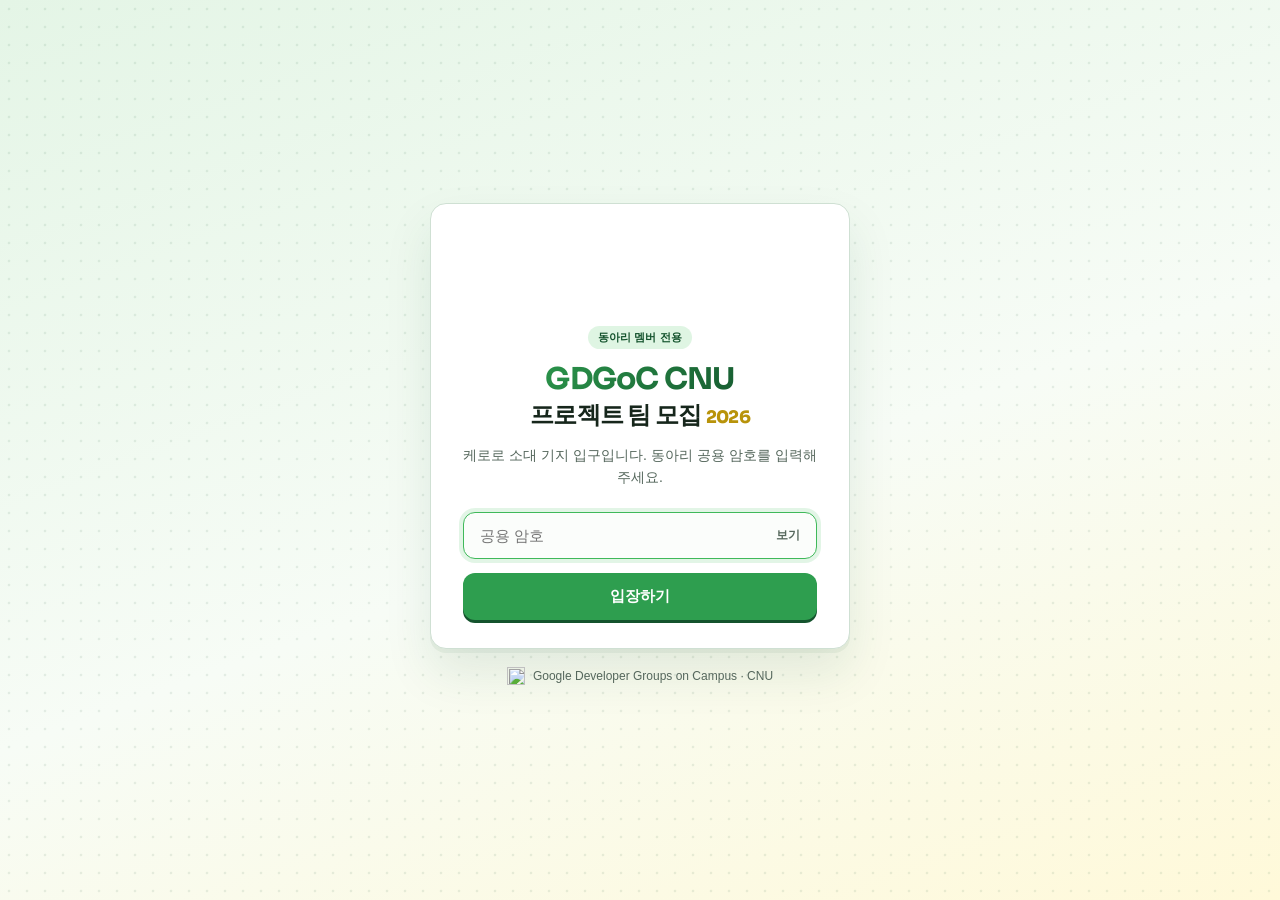
==== teams/adaptive-diffusion.html @ 5c95e2d8 "Add character hover states and safer application error handling" ====
<!doctype html>
<html lang="ko">
<head>
  <meta charset="utf-8">
  <meta name="viewport" content="width=device-width, initial-scale=1">
  <meta name="robots" content="noindex, nofollow">
  <title>GDGoC CNU 프로젝트 팀 모집</title>
  <link rel="icon" href="/gdgoc-keroro-deploy/assets/gdgoc.svg" type="image/svg+xml">
  <link rel="stylesheet" href="https://cdn.jsdelivr.net/gh/orioncactus/pretendard@v1.3.9/dist/web/static/pretendard.min.css">
  <link rel="stylesheet" href="https://fonts.googleapis.com/css2?family=Sora:wght@700;800&display=swap">
  <style>
    :root {
      --green-900: #14532d;
      --green-700: #1e7a3c;
      --green-600: #2e9e4f;
      --green-500: #3fb95a;
      --green-100: #dff5e3;
      --yellow-dark: #b8930a;
      --red: #e5484d;
      --ink: #16261b;
      --muted: #55675c;
      --line: #cfe0d3;
    }

    * { box-sizing: border-box; }
    .hidden { display: none !important; }

    body {
      display: grid;
      min-height: 100vh;
      margin: 0;
      padding: 24px;
      place-items: center;
      color: var(--ink);
      background-color: #f1f8f2;
      background-image:
        radial-gradient(rgb(20 83 45 / 9%) 1.5px, transparent 1.6px),
        linear-gradient(160deg, #e4f5e6 0%, #f7fcf6 55%, #fff9d9 100%);
      background-size: 18px 18px, 100% 100%;
      font-family: Pretendard, -apple-system, BlinkMacSystemFont, "Segoe UI", sans-serif;
    }

    .spinner {
      width: 36px;
      height: 36px;
      border: 4px solid var(--green-100);
      border-top-color: var(--green-600);
      border-radius: 50%;
      animation: spin 800ms linear infinite;
    }

    @keyframes spin { to { transform: rotate(360deg); } }

    .gate { width: min(420px, 100%); }

    .squad {
      display: flex;
      justify-content: center;
      align-items: flex-end;
      gap: 6px;
      height: 80px;
      margin: 0 0 14px;
    }

    .squad img {
      height: 64px;
      filter: drop-shadow(0 4px 0 rgb(0 0 0 / 8%));
      transition: transform 200ms ease;
    }

    .squad img:nth-child(1) { transform: rotate(-8deg); }
    .squad img:nth-child(2) { height: 76px; }
    .squad img:nth-child(3) { transform: rotate(8deg); }
    .gate:focus-within .squad img:nth-child(2) { transform: translateY(-4px); }

    .card {
      padding: 28px 32px 28px;
      border: 1px solid var(--line);
      border-radius: 16px;
      background: #fff;
      box-shadow: 0 4px 0 rgb(20 83 45 / 6%), 0 24px 48px rgb(20 83 45 / 10%);
      text-align: center;
    }

    .eyebrow {
      display: inline-block;
      margin: 0 0 10px;
      padding: 4px 10px;
      border-radius: 999px;
      background: var(--green-100);
      color: var(--green-900);
      font-size: 11px;
      font-weight: 700;
    }

    h1 {
      margin: 0;
      font-family: Sora, Pretendard, sans-serif;
      font-size: 24px;
      font-weight: 800;
      letter-spacing: -0.03em;
      line-height: 1.35;
    }

    h1 strong {
      display: block;
      background: linear-gradient(120deg, var(--green-600) 10%, var(--green-900) 90%);
      background-clip: text;
      -webkit-background-clip: text;
      color: transparent;
      font-size: 30px;
    }

    h1 em { color: var(--yellow-dark); font-size: 0.72em; font-style: normal; }

    .instructions {
      margin: 12px 0 24px;
      color: var(--muted);
      font-size: 14px;
      line-height: 1.6;
    }

    .field {
      display: flex;
      align-items: center;
      border: 1.5px solid var(--line);
      border-radius: 12px;
      background: #fbfdfb;
      transition: border-color 150ms ease, box-shadow 150ms ease;
    }

    .field:focus-within {
      border-color: var(--green-500);
      box-shadow: 0 0 0 4px rgb(63 185 90 / 15%);
    }

    .field.invalid {
      border-color: var(--red);
      box-shadow: 0 0 0 4px rgb(214 64 69 / 12%);
      animation: shake 320ms ease;
    }

    @keyframes shake {
      25% { transform: translateX(-6px); }
      50% { transform: translateX(5px); }
      75% { transform: translateX(-3px); }
    }

    .field input {
      flex: 1;
      min-width: 0;
      padding: 14px 16px;
      border: 0;
      outline: 0;
      background: transparent;
      color: var(--ink);
      font: inherit;
      font-size: 15px;
    }

    .toggle {
      margin-right: 6px;
      padding: 6px 10px;
      border: 0;
      border-radius: 8px;
      background: transparent;
      color: var(--muted);
      font: inherit;
      font-size: 12px;
      font-weight: 700;
      cursor: pointer;
    }

    .toggle:hover { background: var(--green-100); color: var(--green-900); }

    .error {
      margin: 8px 2px 0;
      color: var(--red);
      font-size: 13px;
      font-weight: 600;
      text-align: left;
    }

    .submit {
      width: 100%;
      margin-top: 14px;
      padding: 14px;
      border: 0;
      border-radius: 12px;
      background: var(--green-600);
      box-shadow: 0 3px 0 var(--green-900);
      color: #fff;
      font: inherit;
      font-size: 15px;
      font-weight: 800;
      cursor: pointer;
      transition: background 150ms ease, transform 100ms ease, box-shadow 100ms ease;
    }

    .submit:hover { background: var(--green-700); }
    .submit:active { transform: translateY(3px); box-shadow: 0 0 0 var(--green-900); }
    .submit:disabled { background: #9fc9ab; box-shadow: none; cursor: wait; }

    .foot {
      display: flex;
      justify-content: center;
      align-items: center;
      gap: 8px;
      margin-top: 18px;
      color: var(--muted);
      font-size: 12px;
    }

    .foot img { width: 18px; height: 18px; }

    @media (prefers-reduced-motion: reduce) {
      .spinner, .field.invalid { animation: none; }
      .squad img, .submit { transition: none; }
    }
  </style>
</head>
<body>
  <div id="staticrypt_loading" class="spinner" role="status" aria-label="불러오는 중"></div>

  <main id="staticrypt_content" class="gate hidden">
    <section class="card">
      <div class="squad" aria-hidden="true">
        <img src="/gdgoc-keroro-deploy/assets/heads/kururu.png" alt="">
        <img src="/gdgoc-keroro-deploy/assets/heads/tamama.png" alt="">
        <img src="/gdgoc-keroro-deploy/assets/heads/dororo.png" alt="">
      </div>
      <p class="eyebrow">동아리 멤버 전용</p>
      <h1><strong>GDGoC CNU</strong>프로젝트 팀 모집 <em>2026</em></h1>
      <p class="instructions">케로로 소대 기지 입구입니다. 동아리 공용 암호를 입력해 주세요.</p>

      <form id="staticrypt-form" action="#" method="post" novalidate>
        <div class="field" id="field">
          <input id="staticrypt-password" type="password" name="password"
                 placeholder="공용 암호" autocomplete="current-password"
                 aria-describedby="error" autofocus>
          <button class="toggle" id="toggle" type="button" aria-label="암호 보기">보기</button>
        </div>
        <p class="error hidden" id="error" role="alert">암호가 맞지 않습니다. 다시 확인해 주세요.</p>

        <!-- 페이지마다 따로 암호화되어 있어, 한 번 입력한 암호는 항상 기억해 두어야 다른 페이지에서 다시 묻지 않는다 -->
        <input id="staticrypt-remember" type="checkbox" name="remember" checked hidden>

        <button class="submit" id="submit" type="submit">입장하기</button>
      </form>
    </section>

    <p class="foot"><img src="/gdgoc-keroro-deploy/assets/gdgoc.svg" alt="">Google Developer Groups on Campus · CNU</p>
  </main>

  <script>
    // StatiCrypt가 생성 시 채우는 값 (형식: 'variable_name')
    const staticryptInitiator = ((function(){
  const exports = {};
  const cryptoEngine = ((function(){
  const exports = {};
  const { subtle } = crypto;

const IV_BITS = 16 * 8;
const HEX_BITS = 4;
const ENCRYPTION_ALGO = "AES-CBC";

/**
 * Translates between utf8 encoded hexadecimal strings
 * and Uint8Array bytes.
 */
const HexEncoder = {
    /**
     * hex string -> bytes
     * @param {string} hexString
     * @returns {Uint8Array}
     */
    parse: function (hexString) {
        if (hexString.length % 2 !== 0) throw "Invalid hexString";
        const arrayBuffer = new Uint8Array(hexString.length / 2);

        for (let i = 0; i < hexString.length; i += 2) {
            const byteValue = parseInt(hexString.substring(i, i + 2), 16);
            if (isNaN(byteValue)) {
                throw "Invalid hexString";
            }
            arrayBuffer[i / 2] = byteValue;
        }
        return arrayBuffer;
    },

    /**
     * bytes -> hex string
     * @param {Uint8Array} bytes
     * @returns {string}
     */
    stringify: function (bytes) {
        const hexBytes = [];

        for (let i = 0; i < bytes.length; ++i) {
            let byteString = bytes[i].toString(16);
            if (byteString.length < 2) {
                byteString = "0" + byteString;
            }
            hexBytes.push(byteString);
        }
        return hexBytes.join("");
    },
};

/**
 * Translates between utf8 strings and Uint8Array bytes.
 */
const UTF8Encoder = {
    parse: function (str) {
        return new TextEncoder().encode(str);
    },

    stringify: function (bytes) {
        return new TextDecoder().decode(bytes);
    },
};

/**
 * Salt and encrypt a msg with a password.
 */
async function encrypt(msg, hashedPassword) {
    // Must be 16 bytes, unpredictable, and preferably cryptographically random. However, it need not be secret.
    // https://developer.mozilla.org/en-US/docs/Web/API/SubtleCrypto/encrypt#parameters
    const iv = crypto.getRandomValues(new Uint8Array(IV_BITS / 8));

    const key = await subtle.importKey("raw", HexEncoder.parse(hashedPassword), ENCRYPTION_ALGO, false, ["encrypt"]);

    const encrypted = await subtle.encrypt(
        {
            name: ENCRYPTION_ALGO,
            iv: iv,
        },
        key,
        UTF8Encoder.parse(msg)
    );

    // iv will be 32 hex characters, we prepend it to the ciphertext for use in decryption
    return HexEncoder.stringify(iv) + HexEncoder.stringify(new Uint8Array(encrypted));
}
exports.encrypt = encrypt;

/**
 * Decrypt a salted msg using a password.
 *
 * @param {string} encryptedMsg
 * @param {string} hashedPassword
 * @returns {Promise<string>}
 */
async function decrypt(encryptedMsg, hashedPassword) {
    const ivLength = IV_BITS / HEX_BITS;
    const iv = HexEncoder.parse(encryptedMsg.substring(0, ivLength));
    const encrypted = encryptedMsg.substring(ivLength);

    const key = await subtle.importKey("raw", HexEncoder.parse(hashedPassword), ENCRYPTION_ALGO, false, ["decrypt"]);

    const outBuffer = await subtle.decrypt(
        {
            name: ENCRYPTION_ALGO,
            iv: iv,
        },
        key,
        HexEncoder.parse(encrypted)
    );

    return UTF8Encoder.stringify(new Uint8Array(outBuffer));
}
exports.decrypt = decrypt;

/**
 * Salt and hash the password so it can be stored in localStorage without opening a password reuse vulnerability.
 *
 * @param {string} password
 * @param {string} salt
 * @returns {Promise<string>}
 */
async function hashPassword(password, salt) {
    // we hash the password in multiple steps, each adding more iterations. This is because we used to allow less
    // iterations, so for backward compatibility reasons, we need to support going from that to more iterations.
    let hashedPassword = await hashLegacyRound(password, salt);

    hashedPassword = await hashSecondRound(hashedPassword, salt);

    return hashThirdRound(hashedPassword, salt);
}
exports.hashPassword = hashPassword;

/**
 * This hashes the password with 1k iterations. This is a low number, we need this function to support backwards
 * compatibility.
 *
 * @param {string} password
 * @param {string} salt
 * @returns {Promise<string>}
 */
function hashLegacyRound(password, salt) {
    return pbkdf2(password, salt, 1000, "SHA-1");
}
exports.hashLegacyRound = hashLegacyRound;

/**
 * Add a second round of iterations. This is because we used to use 1k, so for backwards compatibility with
 * remember-me/autodecrypt links, we need to support going from that to more iterations.
 *
 * @param hashedPassword
 * @param salt
 * @returns {Promise<string>}
 */
function hashSecondRound(hashedPassword, salt) {
    return pbkdf2(hashedPassword, salt, 14000, "SHA-256");
}
exports.hashSecondRound = hashSecondRound;

/**
 * Add a third round of iterations to bring total number to 600k. This is because we used to use 1k, then 15k, so for
 * backwards compatibility with remember-me/autodecrypt links, we need to support going from that to more iterations.
 *
 * @param hashedPassword
 * @param salt
 * @returns {Promise<string>}
 */
function hashThirdRound(hashedPassword, salt) {
    return pbkdf2(hashedPassword, salt, 585000, "SHA-256");
}
exports.hashThirdRound = hashThirdRound;

/**
 * Salt and hash the password so it can be stored in localStorage without opening a password reuse vulnerability.
 *
 * @param {string} password
 * @param {string} salt
 * @param {int} iterations
 * @param {string} hashAlgorithm
 * @returns {Promise<string>}
 */
async function pbkdf2(password, salt, iterations, hashAlgorithm) {
    const key = await subtle.importKey("raw", UTF8Encoder.parse(password), "PBKDF2", false, ["deriveBits"]);

    const keyBytes = await subtle.deriveBits(
        {
            name: "PBKDF2",
            hash: hashAlgorithm,
            iterations,
            salt: UTF8Encoder.parse(salt),
        },
        key,
        256
    );

    return HexEncoder.stringify(new Uint8Array(keyBytes));
}

function generateRandomSalt() {
    const bytes = crypto.getRandomValues(new Uint8Array(128 / 8));

    return HexEncoder.stringify(new Uint8Array(bytes));
}
exports.generateRandomSalt = generateRandomSalt;

async function signMessage(hashedPassword, message) {
    const key = await subtle.importKey(
        "raw",
        HexEncoder.parse(hashedPassword),
        {
            name: "HMAC",
            hash: "SHA-256",
        },
        false,
        ["sign"]
    );
    const signature = await subtle.sign("HMAC", key, UTF8Encoder.parse(message));

    return HexEncoder.stringify(new Uint8Array(signature));
}
exports.signMessage = signMessage;

function getRandomAlphanum() {
    const possibleCharacters = "abcdefghijklmnopqrstuvwxyzABCDEFGHIJKLMNOPQRSTUVWXYZ0123456789";

    let byteArray;
    let parsedInt;

    // Keep generating new random bytes until we get a value that falls
    // within a range that can be evenly divided by possibleCharacters.length
    do {
        byteArray = crypto.getRandomValues(new Uint8Array(1));
        // extract the lowest byte to get an int from 0 to 255 (probably unnecessary, since we're only generating 1 byte)
        parsedInt = byteArray[0] & 0xff;
    } while (parsedInt >= 256 - (256 % possibleCharacters.length));

    // Take the modulo of the parsed integer to get a random number between 0 and totalLength - 1
    const randomIndex = parsedInt % possibleCharacters.length;

    return possibleCharacters[randomIndex];
}

/**
 * Generate a random string of a given length.
 *
 * @param {int} length
 * @returns {string}
 */
function generateRandomString(length) {
    let randomString = "";

    for (let i = 0; i < length; i++) {
        randomString += getRandomAlphanum();
    }

    return randomString;
}
exports.generateRandomString = generateRandomString;

  return exports;
})());
const codec = ((function(){
  const exports = {};
  /**
 * Initialize the codec with the provided cryptoEngine - this return functions to encode and decode messages.
 *
 * @param cryptoEngine - the engine to use for encryption / decryption
 */
function init(cryptoEngine) {
    const exports = {};

    /**
     * Top-level function for encoding a message.
     * Includes password hashing, encryption, and signing.
     *
     * @param {string} msg
     * @param {string} password
     * @param {string} salt
     *
     * @returns {string} The encoded text
     */
    async function encode(msg, password, salt) {
        const hashedPassword = await cryptoEngine.hashPassword(password, salt);

        const encrypted = await cryptoEngine.encrypt(msg, hashedPassword);

        // we use the hashed password in the HMAC because this is effectively what will be used a password (so we can store
        // it in localStorage safely, we don't use the clear text password)
        const hmac = await cryptoEngine.signMessage(hashedPassword, encrypted);

        return hmac + encrypted;
    }
    exports.encode = encode;

    /**
     * Encode using a password that has already been hashed. This is useful to encode multiple messages in a row, that way
     * we don't need to hash the password multiple times.
     *
     * @param {string} msg
     * @param {string} hashedPassword
     *
     * @returns {string} The encoded text
     */
    async function encodeWithHashedPassword(msg, hashedPassword) {
        const encrypted = await cryptoEngine.encrypt(msg, hashedPassword);

        // we use the hashed password in the HMAC because this is effectively what will be used a password (so we can store
        // it in localStorage safely, we don't use the clear text password)
        const hmac = await cryptoEngine.signMessage(hashedPassword, encrypted);

        return hmac + encrypted;
    }
    exports.encodeWithHashedPassword = encodeWithHashedPassword;

    /**
     * Top-level function for decoding a message.
     * Includes signature check and decryption.
     *
     * @param {string} signedMsg
     * @param {string} hashedPassword
     * @param {string} salt
     * @param {int} backwardCompatibleAttempt
     * @param {string} originalPassword
     *
     * @returns {Object} {success: true, decoded: string} | {success: false, message: string}
     */
    async function decode(signedMsg, hashedPassword, salt, backwardCompatibleAttempt = 0, originalPassword = "") {
        const encryptedHMAC = signedMsg.substring(0, 64);
        const encryptedMsg = signedMsg.substring(64);
        const decryptedHMAC = await cryptoEngine.signMessage(hashedPassword, encryptedMsg);

        if (decryptedHMAC !== encryptedHMAC) {
            // we have been raising the number of iterations in the hashing algorithm multiple times, so to support the old
            // remember-me/autodecrypt links we need to try bringing the old hashes up to speed.
            originalPassword = originalPassword || hashedPassword;
            if (backwardCompatibleAttempt === 0) {
                const updatedHashedPassword = await cryptoEngine.hashThirdRound(originalPassword, salt);

                return decode(signedMsg, updatedHashedPassword, salt, backwardCompatibleAttempt + 1, originalPassword);
            }
            if (backwardCompatibleAttempt === 1) {
                let updatedHashedPassword = await cryptoEngine.hashSecondRound(originalPassword, salt);
                updatedHashedPassword = await cryptoEngine.hashThirdRound(updatedHashedPassword, salt);

                return decode(signedMsg, updatedHashedPassword, salt, backwardCompatibleAttempt + 1, originalPassword);
            }

            return { success: false, message: "Signature mismatch" };
        }

        return {
            success: true,
            decoded: await cryptoEngine.decrypt(encryptedMsg, hashedPassword),
        };
    }
    exports.decode = decode;

    return exports;
}
exports.init = init;

  return exports;
})());
const decode = codec.init(cryptoEngine).decode;

/**
 * Initialize the staticrypt module, that exposes functions callbable by the password_template.
 *
 * @param {{
 *  staticryptEncryptedMsgUniqueVariableName: string,
 *  isRememberEnabled: boolean,
 *  rememberDurationInDays: number,
 *  staticryptSaltUniqueVariableName: string,
 * }} staticryptConfig - object of data that is stored on the password_template at encryption time.
 *
 * @param {{
 *  rememberExpirationKey: string,
 *  rememberPassphraseKey: string,
 *  replaceHtmlCallback: function,
 *  clearLocalStorageCallback: function,
 * }} templateConfig - object of data that can be configured by a custom password_template.
 */
function init(staticryptConfig, templateConfig) {
    const exports = {};

    /**
     * Decrypt our encrypted page, replace the whole HTML.
     *
     * @param {string} hashedPassword
     * @returns {Promise<boolean>}
     */
    async function decryptAndReplaceHtml(hashedPassword) {
        const { staticryptEncryptedMsgUniqueVariableName, staticryptSaltUniqueVariableName } = staticryptConfig;
        const { replaceHtmlCallback } = templateConfig;

        const result = await decode(
            staticryptEncryptedMsgUniqueVariableName,
            hashedPassword,
            staticryptSaltUniqueVariableName
        );
        if (!result.success) {
            return false;
        }
        const plainHTML = result.decoded;

        // if the user configured a callback call it, otherwise just replace the whole HTML
        if (typeof replaceHtmlCallback === "function") {
            replaceHtmlCallback(plainHTML);
        } else {
            document.write(plainHTML);
            document.close();
        }

        return true;
    }

    /**
     * Attempt to decrypt the page and replace the whole HTML.
     *
     * @param {string} password
     * @param {boolean} isRememberChecked
     *
     * @returns {Promise<{isSuccessful: boolean, hashedPassword?: string}>} - we return an object, so that if we want to
     *   expose more information in the future we can do it without breaking the password_template
     */
    async function handleDecryptionOfPage(password, isRememberChecked) {
        const { staticryptSaltUniqueVariableName } = staticryptConfig;

        // decrypt and replace the whole page
        const hashedPassword = await cryptoEngine.hashPassword(password, staticryptSaltUniqueVariableName);
        return handleDecryptionOfPageFromHash(hashedPassword, isRememberChecked);
    }
    exports.handleDecryptionOfPage = handleDecryptionOfPage;

    async function handleDecryptionOfPageFromHash(hashedPassword, isRememberChecked) {
        const { isRememberEnabled, rememberDurationInDays } = staticryptConfig;
        const { rememberExpirationKey, rememberPassphraseKey } = templateConfig;

        const isDecryptionSuccessful = await decryptAndReplaceHtml(hashedPassword);

        if (!isDecryptionSuccessful) {
            return {
                isSuccessful: false,
                hashedPassword,
            };
        }

        // remember the hashedPassword and set its expiration if necessary
        if (isRememberEnabled && isRememberChecked) {
            window.localStorage.setItem(rememberPassphraseKey, hashedPassword);

            // set the expiration if the duration isn't 0 (meaning no expiration)
            if (rememberDurationInDays > 0) {
                window.localStorage.setItem(
                    rememberExpirationKey,
                    (new Date().getTime() + rememberDurationInDays * 24 * 60 * 60 * 1000).toString()
                );
            }
        }

        return {
            isSuccessful: true,
            hashedPassword,
        };
    }
    exports.handleDecryptionOfPageFromHash = handleDecryptionOfPageFromHash;

    /**
     * Clear localstorage from staticrypt related values
     */
    function clearLocalStorage() {
        const { clearLocalStorageCallback, rememberExpirationKey, rememberPassphraseKey } = templateConfig;

        if (typeof clearLocalStorageCallback === "function") {
            clearLocalStorageCallback();
        } else {
            localStorage.removeItem(rememberPassphraseKey);
            localStorage.removeItem(rememberExpirationKey);
        }
    }

    async function handleDecryptOnLoad() {
        let isSuccessful = await decryptOnLoadFromUrl();

        if (!isSuccessful) {
            isSuccessful = await decryptOnLoadFromRememberMe();
        }

        return { isSuccessful };
    }
    exports.handleDecryptOnLoad = handleDecryptOnLoad;

    /**
     * Clear storage if we are logging out
     *
     * @returns {boolean} - whether we logged out
     */
    function logoutIfNeeded() {
        const logoutKey = "staticrypt_logout";

        // handle logout through query param
        const queryParams = new URLSearchParams(window.location.search);
        if (queryParams.has(logoutKey)) {
            clearLocalStorage();
            return true;
        }

        // handle logout through URL fragment
        const hash = window.location.hash.substring(1);
        if (hash.includes(logoutKey)) {
            clearLocalStorage();
            return true;
        }

        return false;
    }

    /**
     * To be called on load: check if we want to try to decrypt and replace the HTML with the decrypted content, and
     * try to do it if needed.
     *
     * @returns {Promise<boolean>} true if we derypted and replaced the whole page, false otherwise
     */
    async function decryptOnLoadFromRememberMe() {
        const { rememberDurationInDays } = staticryptConfig;
        const { rememberExpirationKey, rememberPassphraseKey } = templateConfig;

        // if we are login out, terminate
        if (logoutIfNeeded()) {
            return false;
        }

        // if there is expiration configured, check if we're not beyond the expiration
        if (rememberDurationInDays && rememberDurationInDays > 0) {
            const expiration = localStorage.getItem(rememberExpirationKey),
                isExpired = expiration && new Date().getTime() > parseInt(expiration);

            if (isExpired) {
                clearLocalStorage();
                return false;
            }
        }

        const hashedPassword = localStorage.getItem(rememberPassphraseKey);

        if (hashedPassword) {
            // try to decrypt
            const isDecryptionSuccessful = await decryptAndReplaceHtml(hashedPassword);

            // if the decryption is unsuccessful the password might be wrong - silently clear the saved data and let
            // the user fill the password form again
            if (!isDecryptionSuccessful) {
                clearLocalStorage();
                return false;
            }

            return true;
        }

        return false;
    }

    async function decryptOnLoadFromUrl() {
        const passwordKey = "staticrypt_pwd";
        const rememberMeKey = "remember_me";

        // try to get the password from the query param (for backward compatibility - we now want to avoid this method,
        // since it sends the hashed password to the server which isn't needed)
        const queryParams = new URLSearchParams(window.location.search);
        const hashedPasswordQuery = queryParams.get(passwordKey);
        const rememberMeQuery = queryParams.get(rememberMeKey);

        const urlFragment = window.location.hash.substring(1);
        // get the password from the url fragment
        const hashedPasswordRegexMatch = urlFragment.match(new RegExp(passwordKey + "=([^&]*)"));
        const hashedPasswordFragment = hashedPasswordRegexMatch ? hashedPasswordRegexMatch[1] : null;
        const rememberMeFragment = urlFragment.includes(rememberMeKey);

        const hashedPassword = hashedPasswordFragment || hashedPasswordQuery;
        const rememberMe = rememberMeFragment || rememberMeQuery;

        if (hashedPassword) {
            return handleDecryptionOfPageFromHash(hashedPassword, rememberMe);
        }

        return false;
    }

    return exports;
}
exports.init = init;

  return exports;
})());
    const templateToggleAltShow = "암호 보기",
      templateToggleAltHide = "암호 숨기기",
      isRememberEnabled = true,
      staticryptConfig = {"staticryptEncryptedMsgUniqueVariableName":"[base64]","isRememberEnabled":true,"rememberDurationInDays":30,"staticryptSaltUniqueVariableName":"1a66551549e4a8fc282f8f2344f41c2e"};

    const staticrypt = staticryptInitiator.init(staticryptConfig, {
      rememberExpirationKey: "staticrypt_expiration",
      rememberPassphraseKey: "staticrypt_passphrase",
      replaceHtmlCallback: null,
      clearLocalStorageCallback: null,
    });

    const $ = (id) => document.getElementById(id);

    window.onload = async function () {
      const { isSuccessful } = await staticrypt.handleDecryptOnLoad();
      if (!isSuccessful) {
        $("staticrypt_loading").classList.add("hidden");
        $("staticrypt_content").classList.remove("hidden");
        $("staticrypt-password").focus();
      }
    };

    $("toggle").addEventListener("click", function () {
      const input = $("staticrypt-password");
      const show = input.type === "password";
      input.type = show ? "text" : "password";
      this.textContent = show ? "숨기기" : "보기";
      this.setAttribute("aria-label", show ? templateToggleAltHide : templateToggleAltShow);
      input.focus();
    });

    $("staticrypt-password").addEventListener("input", function () {
      $("field").classList.remove("invalid");
      $("error").classList.add("hidden");
    });

    $("staticrypt-form").addEventListener("submit", async function (e) {
      e.preventDefault();
      const password = $("staticrypt-password").value;
      if (!password) { $("staticrypt-password").focus(); return; }

      $("submit").disabled = true;
      const { isSuccessful } = await staticrypt.handleDecryptionOfPage(password, isRememberEnabled && $("staticrypt-remember").checked);
      if (!isSuccessful) {
        $("submit").disabled = false;
        const field = $("field");
        field.classList.remove("invalid");
        void field.offsetWidth; // 연속으로 틀려도 흔들림 애니메이션이 다시 재생되도록
        field.classList.add("invalid");
        $("error").classList.remove("hidden");
        $("staticrypt-password").select();
      }
    });
  </script>
</body>
</html>
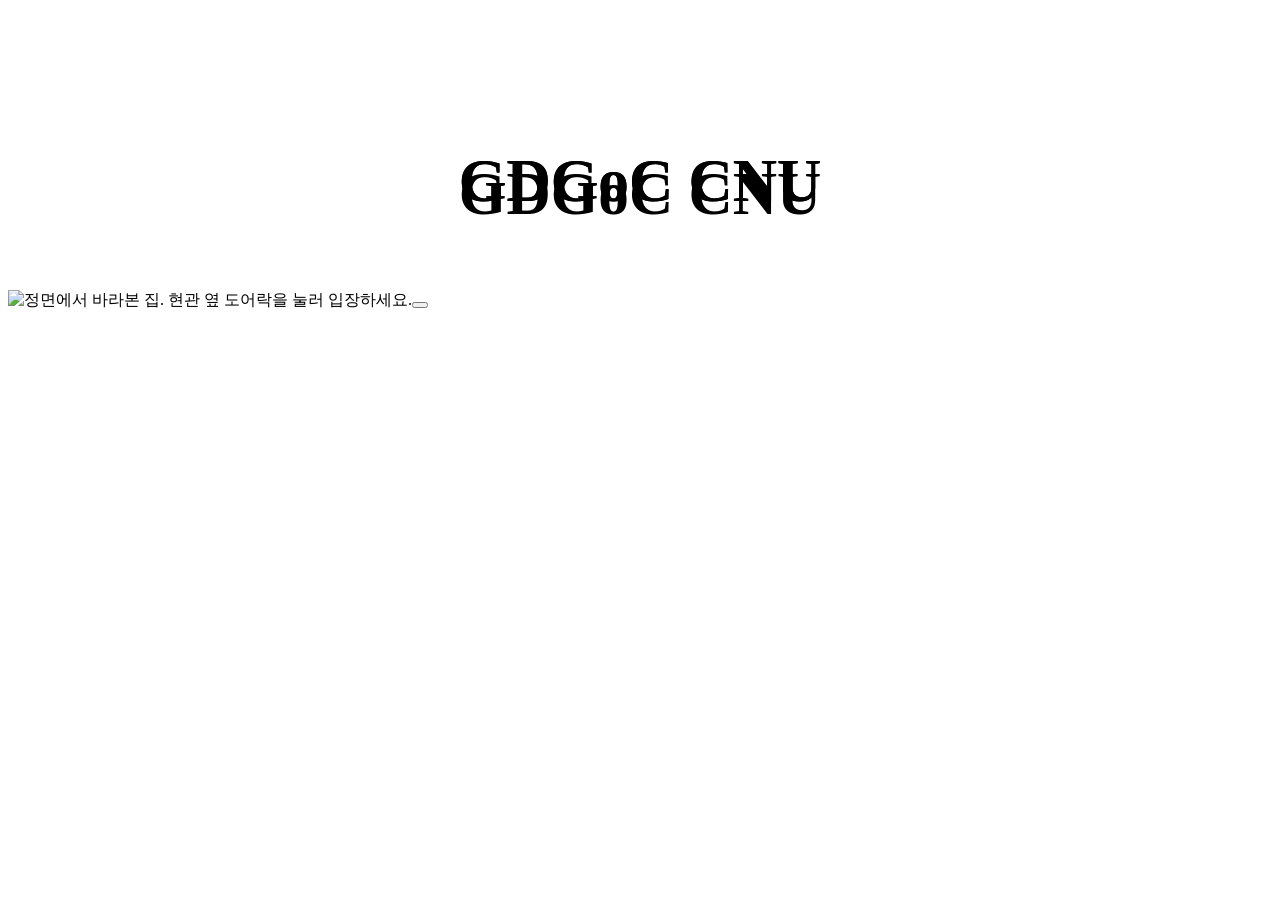
==== commit 96c5ceeb: "Redesign entrance with anime house and interactive doorlock" ====
--- a/teams/adaptive-diffusion.html
+++ b/teams/adaptive-diffusion.html
@@ -8,249 +8,13 @@
   <link rel="icon" href="/gdgoc-keroro-deploy/assets/gdgoc.svg" type="image/svg+xml">
   <link rel="stylesheet" href="https://cdn.jsdelivr.net/gh/orioncactus/pretendard@v1.3.9/dist/web/static/pretendard.min.css">
   <link rel="stylesheet" href="https://fonts.googleapis.com/css2?family=Sora:wght@700;800&display=swap">
-  <style>
-    :root {
-      --green-900: #14532d;
-      --green-700: #1e7a3c;
-      --green-600: #2e9e4f;
-      --green-500: #3fb95a;
-      --green-100: #dff5e3;
-      --yellow-dark: #b8930a;
-      --red: #e5484d;
-      --ink: #16261b;
-      --muted: #55675c;
-      --line: #cfe0d3;
-    }
-
-    * { box-sizing: border-box; }
-    .hidden { display: none !important; }
-
-    body {
-      display: grid;
-      min-height: 100vh;
-      margin: 0;
-      padding: 24px;
-      place-items: center;
-      color: var(--ink);
-      background-color: #f1f8f2;
-      background-image:
-        radial-gradient(rgb(20 83 45 / 9%) 1.5px, transparent 1.6px),
-        linear-gradient(160deg, #e4f5e6 0%, #f7fcf6 55%, #fff9d9 100%);
-      background-size: 18px 18px, 100% 100%;
-      font-family: Pretendard, -apple-system, BlinkMacSystemFont, "Segoe UI", sans-serif;
-    }
-
-    .spinner {
-      width: 36px;
-      height: 36px;
-      border: 4px solid var(--green-100);
-      border-top-color: var(--green-600);
-      border-radius: 50%;
-      animation: spin 800ms linear infinite;
-    }
-
-    @keyframes spin { to { transform: rotate(360deg); } }
-
-    .gate { width: min(420px, 100%); }
-
-    .squad {
-      display: flex;
-      justify-content: center;
-      align-items: flex-end;
-      gap: 6px;
-      height: 80px;
-      margin: 0 0 14px;
-    }
-
-    .squad img {
-      height: 64px;
-      filter: drop-shadow(0 4px 0 rgb(0 0 0 / 8%));
-      transition: transform 200ms ease;
-    }
-
-    .squad img:nth-child(1) { transform: rotate(-8deg); }
-    .squad img:nth-child(2) { height: 76px; }
-    .squad img:nth-child(3) { transform: rotate(8deg); }
-    .gate:focus-within .squad img:nth-child(2) { transform: translateY(-4px); }
-
-    .card {
-      padding: 28px 32px 28px;
-      border: 1px solid var(--line);
-      border-radius: 16px;
-      background: #fff;
-      box-shadow: 0 4px 0 rgb(20 83 45 / 6%), 0 24px 48px rgb(20 83 45 / 10%);
-      text-align: center;
-    }
-
-    .eyebrow {
-      display: inline-block;
-      margin: 0 0 10px;
-      padding: 4px 10px;
-      border-radius: 999px;
-      background: var(--green-100);
-      color: var(--green-900);
-      font-size: 11px;
-      font-weight: 700;
-    }
-
-    h1 {
-      margin: 0;
-      font-family: Sora, Pretendard, sans-serif;
-      font-size: 24px;
-      font-weight: 800;
-      letter-spacing: -0.03em;
-      line-height: 1.35;
-    }
-
-    h1 strong {
-      display: block;
-      background: linear-gradient(120deg, var(--green-600) 10%, var(--green-900) 90%);
-      background-clip: text;
-      -webkit-background-clip: text;
-      color: transparent;
-      font-size: 30px;
-    }
-
-    h1 em { color: var(--yellow-dark); font-size: 0.72em; font-style: normal; }
-
-    .instructions {
-      margin: 12px 0 24px;
-      color: var(--muted);
-      font-size: 14px;
-      line-height: 1.6;
-    }
-
-    .field {
-      display: flex;
-      align-items: center;
-      border: 1.5px solid var(--line);
-      border-radius: 12px;
-      background: #fbfdfb;
-      transition: border-color 150ms ease, box-shadow 150ms ease;
-    }
-
-    .field:focus-within {
-      border-color: var(--green-500);
-      box-shadow: 0 0 0 4px rgb(63 185 90 / 15%);
-    }
-
-    .field.invalid {
-      border-color: var(--red);
-      box-shadow: 0 0 0 4px rgb(214 64 69 / 12%);
-      animation: shake 320ms ease;
-    }
-
-    @keyframes shake {
-      25% { transform: translateX(-6px); }
-      50% { transform: translateX(5px); }
-      75% { transform: translateX(-3px); }
-    }
-
-    .field input {
-      flex: 1;
-      min-width: 0;
-      padding: 14px 16px;
-      border: 0;
-      outline: 0;
-      background: transparent;
-      color: var(--ink);
-      font: inherit;
-      font-size: 15px;
-    }
-
-    .toggle {
-      margin-right: 6px;
-      padding: 6px 10px;
-      border: 0;
-      border-radius: 8px;
-      background: transparent;
-      color: var(--muted);
-      font: inherit;
-      font-size: 12px;
-      font-weight: 700;
-      cursor: pointer;
-    }
-
-    .toggle:hover { background: var(--green-100); color: var(--green-900); }
-
-    .error {
-      margin: 8px 2px 0;
-      color: var(--red);
-      font-size: 13px;
-      font-weight: 600;
-      text-align: left;
-    }
-
-    .submit {
-      width: 100%;
-      margin-top: 14px;
-      padding: 14px;
-      border: 0;
-      border-radius: 12px;
-      background: var(--green-600);
-      box-shadow: 0 3px 0 var(--green-900);
-      color: #fff;
-      font: inherit;
-      font-size: 15px;
-      font-weight: 800;
-      cursor: pointer;
-      transition: background 150ms ease, transform 100ms ease, box-shadow 100ms ease;
-    }
-
-    .submit:hover { background: var(--green-700); }
-    .submit:active { transform: translateY(3px); box-shadow: 0 0 0 var(--green-900); }
-    .submit:disabled { background: #9fc9ab; box-shadow: none; cursor: wait; }
-
-    .foot {
-      display: flex;
-      justify-content: center;
-      align-items: center;
-      gap: 8px;
-      margin-top: 18px;
-      color: var(--muted);
-      font-size: 12px;
-    }
-
-    .foot img { width: 18px; height: 18px; }
-
-    @media (prefers-reduced-motion: reduce) {
-      .spinner, .field.invalid { animation: none; }
-      .squad img, .submit { transition: none; }
-    }
-  </style>
+  <link rel="stylesheet" href="/gdgoc-keroro-deploy/assets/base.css?v=1"><script src="/gdgoc-keroro-deploy/assets/base-entry.js?v=1"></script>
 </head>
-<body>
-  <div id="staticrypt_loading" class="spinner" role="status" aria-label="불러오는 중"></div>
-
-  <main id="staticrypt_content" class="gate hidden">
-    <section class="card">
-      <div class="squad" aria-hidden="true">
-        <img src="/gdgoc-keroro-deploy/assets/heads/kururu.png" alt="">
-        <img src="/gdgoc-keroro-deploy/assets/heads/tamama.png" alt="">
-        <img src="/gdgoc-keroro-deploy/assets/heads/dororo.png" alt="">
-      </div>
-      <p class="eyebrow">동아리 멤버 전용</p>
-      <h1><strong>GDGoC CNU</strong>프로젝트 팀 모집 <em>2026</em></h1>
-      <p class="instructions">케로로 소대 기지 입구입니다. 동아리 공용 암호를 입력해 주세요.</p>
-
-      <form id="staticrypt-form" action="#" method="post" novalidate>
-        <div class="field" id="field">
-          <input id="staticrypt-password" type="password" name="password"
-                 placeholder="공용 암호" autocomplete="current-password"
-                 aria-describedby="error" autofocus>
-          <button class="toggle" id="toggle" type="button" aria-label="암호 보기">보기</button>
-        </div>
-        <p class="error hidden" id="error" role="alert">암호가 맞지 않습니다. 다시 확인해 주세요.</p>
-
-        <!-- 페이지마다 따로 암호화되어 있어, 한 번 입력한 암호는 항상 기억해 두어야 다른 페이지에서 다시 묻지 않는다 -->
-        <input id="staticrypt-remember" type="checkbox" name="remember" checked hidden>
-
-        <button class="submit" id="submit" type="submit">입장하기</button>
-      </form>
-    </section>
-
-    <p class="foot"><img src="/gdgoc-keroro-deploy/assets/gdgoc.svg" alt="">Google Developer Groups on Campus · CNU</p>
-  </main>
+<body class="base-gate">
+<main id="staticrypt_content" class="image-entrance hidden">
+<div class="surface-world"><h1 class="anime-brand" aria-label="GDGoC CNU"><svg viewBox="0 0 660 125" aria-hidden="true"><defs><text id="brand-letters" x="330" y="94" text-anchor="middle">GDGoC CNU</text></defs><use href="#brand-letters" class="logo-shadow" transform="translate(0 7)"/><use href="#brand-letters" class="logo-border"/><use href="#brand-letters" class="logo-face"/></svg></h1><div class="house-canvas"><img class="house-background" src="/gdgoc-keroro-deploy/assets/house-front-anime.png" alt="정면에서 바라본 집. 현관 옆 도어락을 눌러 입장하세요."><button type="button" class="doorlock-hotspot" aria-label="현관 도어락 열기" title="도어락 열기"><span class="lock-light" aria-hidden="true"></span></button></div><div class="underground-shaft" aria-hidden="true"></div></div>
+<dialog class="doorlock-dialog" aria-labelledby="lock-title"><button type="button" class="lock-close" aria-label="도어락 닫기">×</button><div class="lock-device"><div class="console-top"><span class="console-state">LOCKED</span><i class="signal"></i></div><h1 id="lock-title">동아리 공용 암호</h1><form id="staticrypt-form" action="#" method="post" novalidate><div class="field" id="field"><input id="staticrypt-password" type="password" name="password" autocomplete="current-password" placeholder="공용 암호" aria-label="동아리 공용 암호" aria-describedby="error"><button class="toggle" id="toggle" type="button" aria-label="암호 보기">보기</button></div><p class="error hidden" id="error" role="alert">암호가 맞지 않습니다.</p><input id="staticrypt-remember" type="checkbox" checked hidden><button class="submit" id="submit" type="submit">잠금 해제</button></form></div></dialog>
+</main>
 
   <script>
     // StatiCrypt가 생성 시 채우는 값 (형식: 'variable_name')
@@ -853,12 +617,12 @@
     const templateToggleAltShow = "암호 보기",
       templateToggleAltHide = "암호 숨기기",
       isRememberEnabled = true,
-      staticryptConfig = {"staticryptEncryptedMsgUniqueVariableName":"[base64]","isRememberEnabled":true,"rememberDurationInDays":30,"staticryptSaltUniqueVariableName":"1a66551549e4a8fc282f8f2344f41c2e"};
+      staticryptConfig = {"staticryptEncryptedMsgUniqueVariableName":"[base64]","isRememberEnabled":true,"rememberDurationInDays":30,"staticryptSaltUniqueVariableName":"1a66551549e4a8fc282f8f2344f41c2e"};
 
     const staticrypt = staticryptInitiator.init(staticryptConfig, {
       rememberExpirationKey: "staticrypt_expiration",
       rememberPassphraseKey: "staticrypt_passphrase",
-      replaceHtmlCallback: null,
+      replaceHtmlCallback: window.baseEntry.replace,
       clearLocalStorageCallback: null,
     });
 
@@ -867,9 +631,9 @@
     window.onload = async function () {
       const { isSuccessful } = await staticrypt.handleDecryptOnLoad();
       if (!isSuccessful) {
-        $("staticrypt_loading").classList.add("hidden");
+        
         $("staticrypt_content").classList.remove("hidden");
-        $("staticrypt-password").focus();
+        
       }
     };
 
@@ -890,7 +654,7 @@
     $("staticrypt-form").addEventListener("submit", async function (e) {
       e.preventDefault();
       const password = $("staticrypt-password").value;
-      if (!password) { $("staticrypt-password").focus(); return; }
+      if (!password) {  return; }
 
       $("submit").disabled = true;
       const { isSuccessful } = await staticrypt.handleDecryptionOfPage(password, isRememberEnabled && $("staticrypt-remember").checked);
